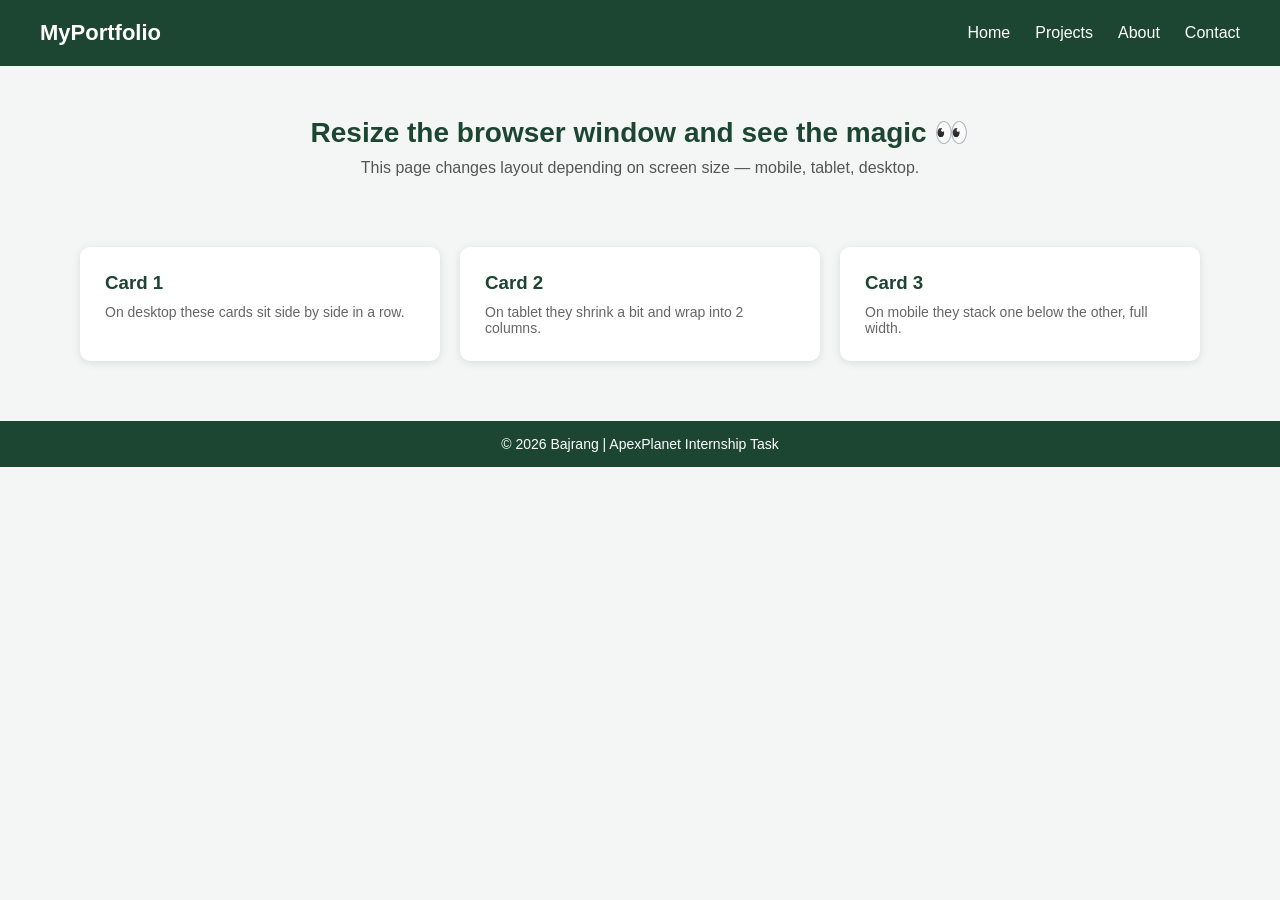
==== index.html @ 390b2960 "Add files via upload" ====
<!DOCTYPE html>
<html lang="en">
<head>
  <meta charset="UTF-8">
  <meta name="viewport" content="width=device-width, initial-scale=1.0">
  <title>Responsive Design Task - Media Queries</title>
  <link rel="stylesheet" href="style.css">
</head>
<body>

  <header class="navbar">
    <h1 class="logo">MyPortfolio</h1>
    <nav>
      <ul class="nav-links">
        <li><a href="#">Home</a></li>
        <li><a href="#">Projects</a></li>
        <li><a href="#">About</a></li>
        <li><a href="#">Contact</a></li>
      </ul>
    </nav>
  </header>

  <section class="hero">
    <h2>Resize the browser window and see the magic 👀</h2>
    <p>This page changes layout depending on screen size — mobile, tablet, desktop.</p>
  </section>

  <section class="cards">
    <div class="card">
      <h3>Card 1</h3>
      <p>On desktop these cards sit side by side in a row.</p>
    </div>
    <div class="card">
      <h3>Card 2</h3>
      <p>On tablet they shrink a bit and wrap into 2 columns.</p>
    </div>
    <div class="card">
      <h3>Card 3</h3>
      <p>On mobile they stack one below the other, full width.</p>
    </div>
  </section>

  <footer>
    <p>&copy; 2026 Bajrang | ApexPlanet Internship Task</p>
  </footer>

</body>
</html>
---- style.css ----
/* basic reset, taaki har browser same dikhe */
* {
  margin: 0;
  padding: 0;
  box-sizing: border-box;
  font-family: 'Segoe UI', sans-serif;
}

body {
  background-color: #f4f6f6;
  color: #222;
}

/* navbar */
.navbar {
  display: flex;
  justify-content: space-between;
  align-items: center;
  background-color: #1c4532;
  padding: 20px 40px;
}

.logo {
  color: #fff;
  font-size: 22px;
}

.nav-links {
  list-style: none;
  display: flex;
  gap: 25px;
}

.nav-links a {
  color: #fff;
  text-decoration: none;
  font-size: 16px;
}

.nav-links a:hover {
  color: #9ccc9c;
}

/* hero section */
.hero {
  text-align: center;
  padding: 50px 20px;
}

.hero h2 {
  font-size: 28px;
  margin-bottom: 10px;
  color: #1c4532;
}

.hero p {
  font-size: 16px;
  color: #555;
}

/* cards section - yahi pe main responsive magic hoga */
.cards {
  display: flex;
  justify-content: center;
  gap: 20px;
  padding: 20px 40px 60px 40px;
  flex-wrap: wrap;
}

.card {
  background: #fff;
  border-radius: 10px;
  padding: 25px;
  width: 30%;
  box-shadow: 0 2px 8px rgba(0,0,0,0.1);
}

.card h3 {
  color: #1c4532;
  margin-bottom: 10px;
}

.card p {
  font-size: 14px;
  color: #666;
}

footer {
  text-align: center;
  padding: 15px;
  background-color: #1c4532;
  color: #fff;
  font-size: 14px;
}

/* ---------- MEDIA QUERIES ---------- */

/* Tablet - screen 900px se chota */
@media (max-width: 900px) {
  .card {
    width: 45%;
  }

  .hero h2 {
    font-size: 24px;
  }
}

/* Mobile - screen 600px se chota */
@media (max-width: 600px) {
  .navbar {
    flex-direction: column;
    gap: 10px;
    padding: 15px 20px;
  }

  .nav-links {
    gap: 15px;
    flex-wrap: wrap;
    justify-content: center;
  }

  .card {
    width: 100%;
  }

  .hero h2 {
    font-size: 20px;
  }

  .hero p {
    font-size: 14px;
  }
}
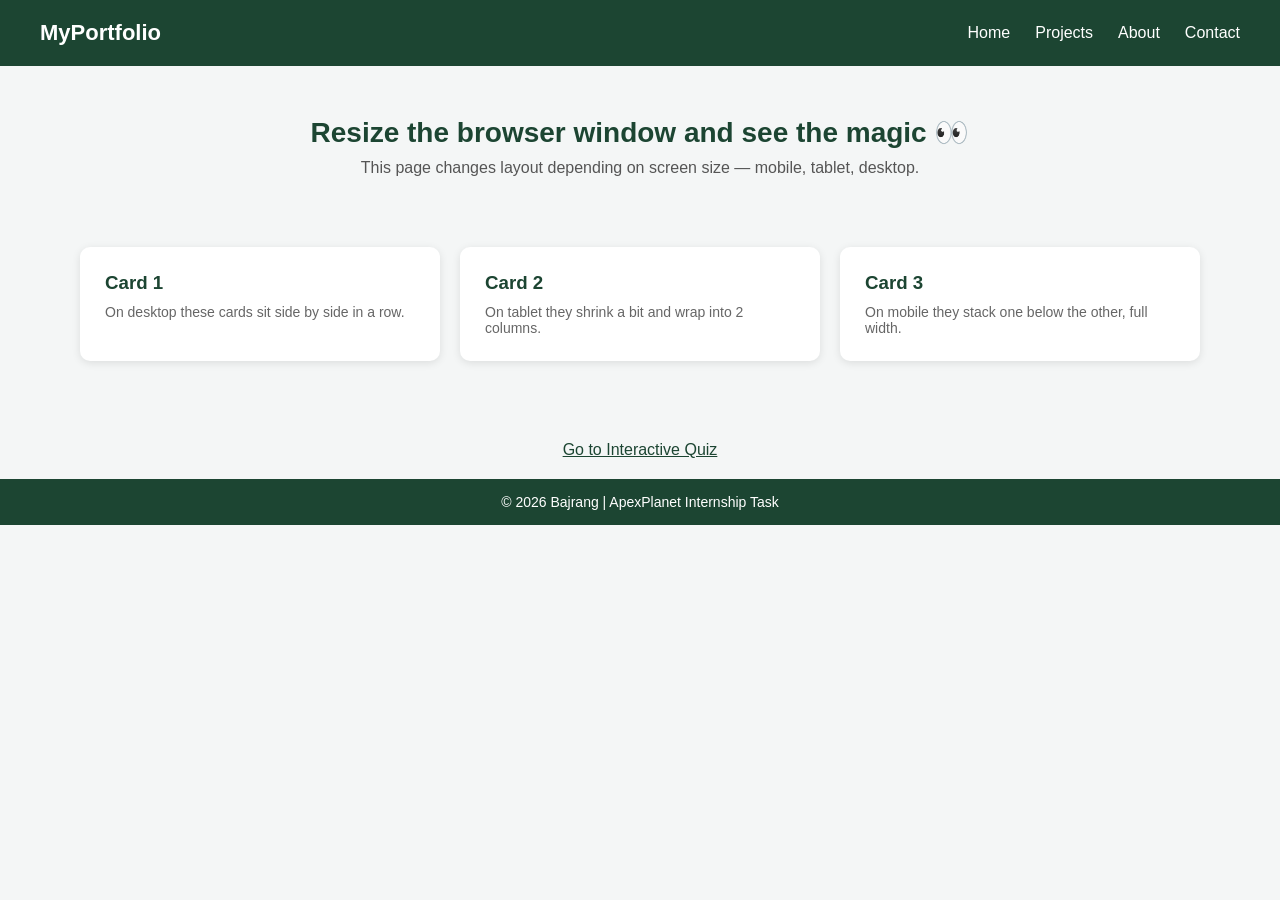
==== commit 052f83f5: "Update index.html" ====
--- a/index.html
+++ b/index.html
@@ -40,6 +40,10 @@
     </div>
   </section>
 
+  
+  <p style="text-align:center;margin: 20px 0;">
+    <a href="quiz2/index.html" style="color:#1c4532; font-weigh:bold;"> Go to Interactive Quiz</a>
+  </p>
   <footer>
     <p>&copy; 2026 Bajrang | ApexPlanet Internship Task</p>
   </footer>
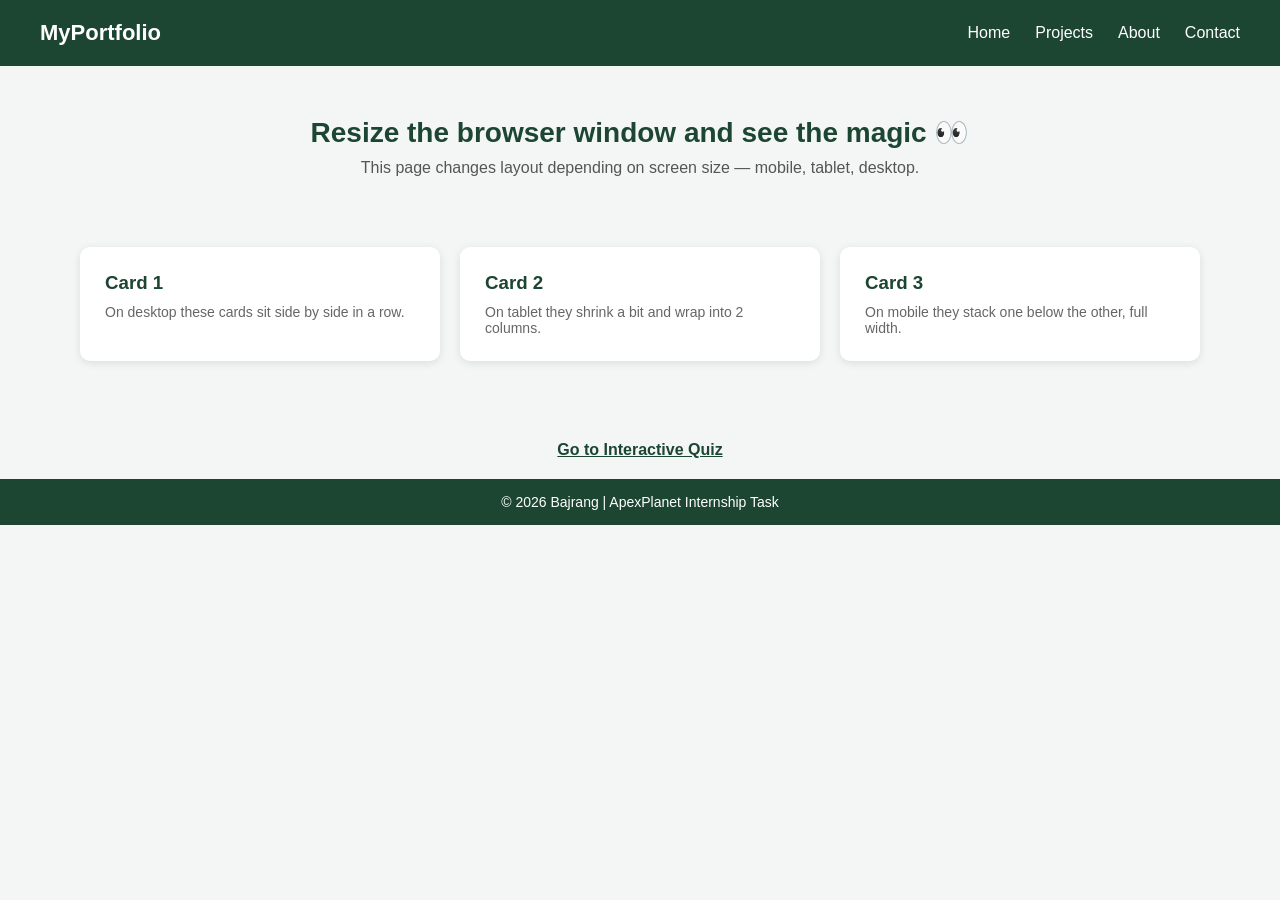
==== commit 344e6a9e: "Update index.html" ====
--- a/index.html
+++ b/index.html
@@ -42,7 +42,7 @@
 
   
   <p style="text-align:center;margin: 20px 0;">
-    <a href="quiz2/index.html" style="color:#1c4532; font-weigh:bold;"> Go to Interactive Quiz</a>
+    <a href="quiz2/index.html" style="color:#1c4532; font-weight:bold;"> Go to Interactive Quiz</a>
   </p>
   <footer>
     <p>&copy; 2026 Bajrang | ApexPlanet Internship Task</p>
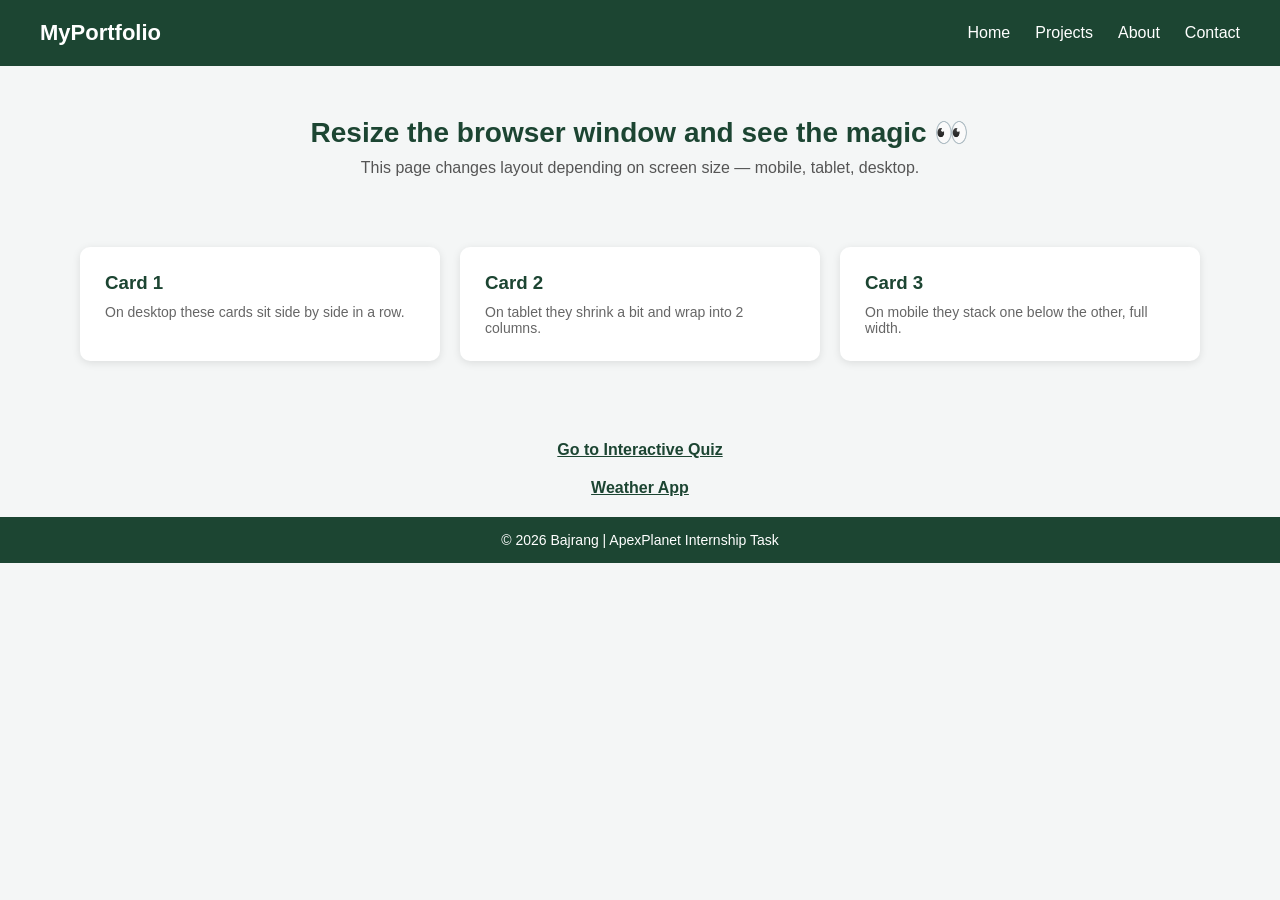
==== commit caa76644: "Update index.html" ====
--- a/index.html
+++ b/index.html
@@ -44,6 +44,9 @@
   <p style="text-align:center;margin: 20px 0;">
     <a href="quiz2/index.html" style="color:#1c4532; font-weight:bold;"> Go to Interactive Quiz</a>
   </p>
+  <p style="text-align:center;margin: 20px 0;">
+    <a href="quiz2/index.html" style="color:#1c4532; font-weight:bold;"> Weather App</a>
+  </p>
   <footer>
     <p>&copy; 2026 Bajrang | ApexPlanet Internship Task</p>
   </footer>
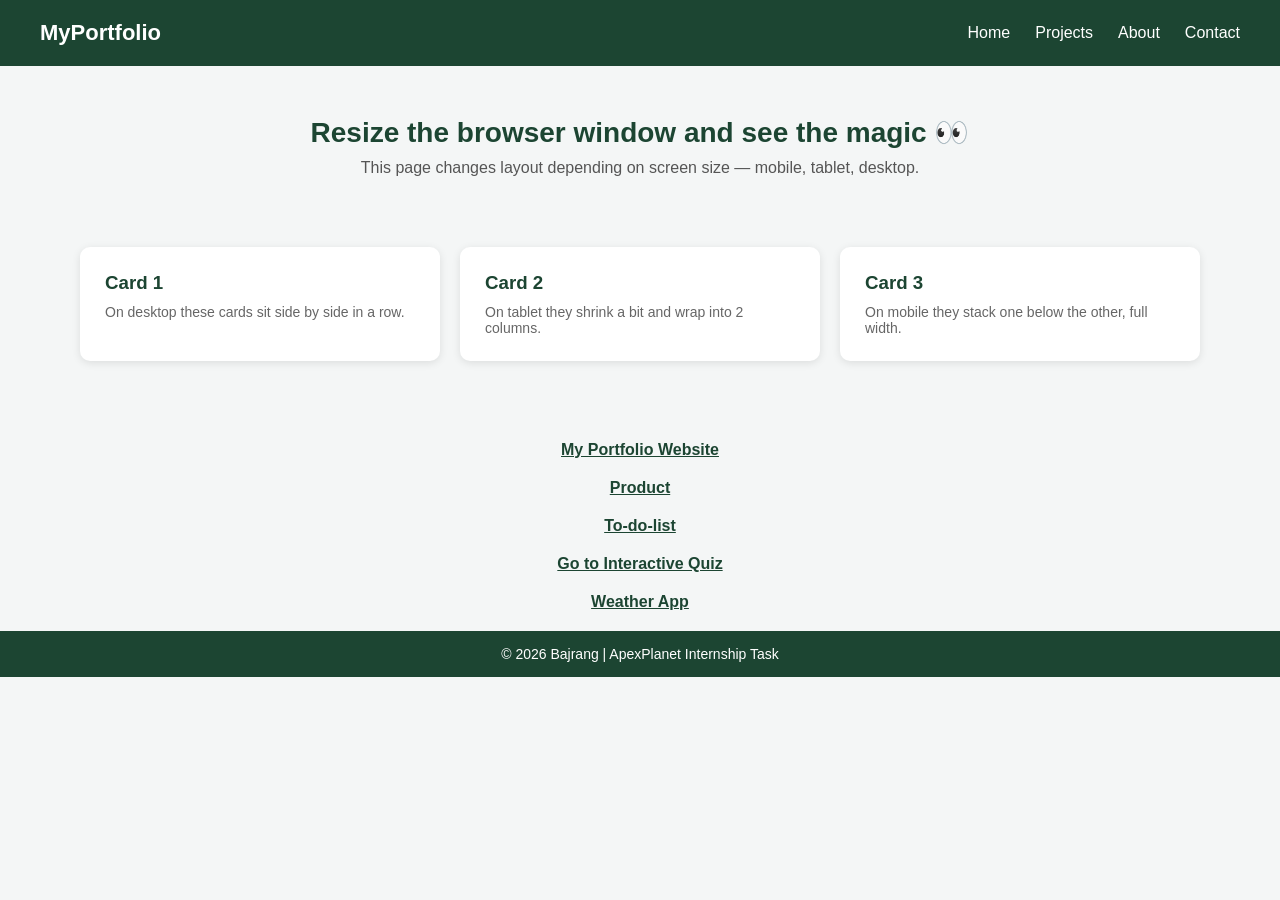
==== commit 1aadd527: "Update index.html" ====
--- a/index.html
+++ b/index.html
@@ -40,12 +40,20 @@
     </div>
   </section>
 
-  
+  <p style="text-align:center;margin: 20px 0;">
+    <a href="Portfolio/index.html" style="color:#1c4532; font-weight:bold;">My Portfolio Website</a>
+  </p>
+  <p style="text-align:center;margin: 20px 0;">
+    <a href="Product/index.html" style="color:#1c4532; font-weight:bold;"> Product</a>
+  </p>
+  <p style="text-align:center;margin: 20px 0;">
+    <a href="fetch-api/index.html" style="color:#1c4532; font-weight:bold;"> To-do-list</a>
+  </p>
   <p style="text-align:center;margin: 20px 0;">
     <a href="quiz2/index.html" style="color:#1c4532; font-weight:bold;"> Go to Interactive Quiz</a>
   </p>
   <p style="text-align:center;margin: 20px 0;">
-    <a href="quiz2/index.html" style="color:#1c4532; font-weight:bold;"> Weather App</a>
+    <a href="fetch-api/index.html" style="color:#1c4532; font-weight:bold;"> Weather App</a>
   </p>
   <footer>
     <p>&copy; 2026 Bajrang | ApexPlanet Internship Task</p>
